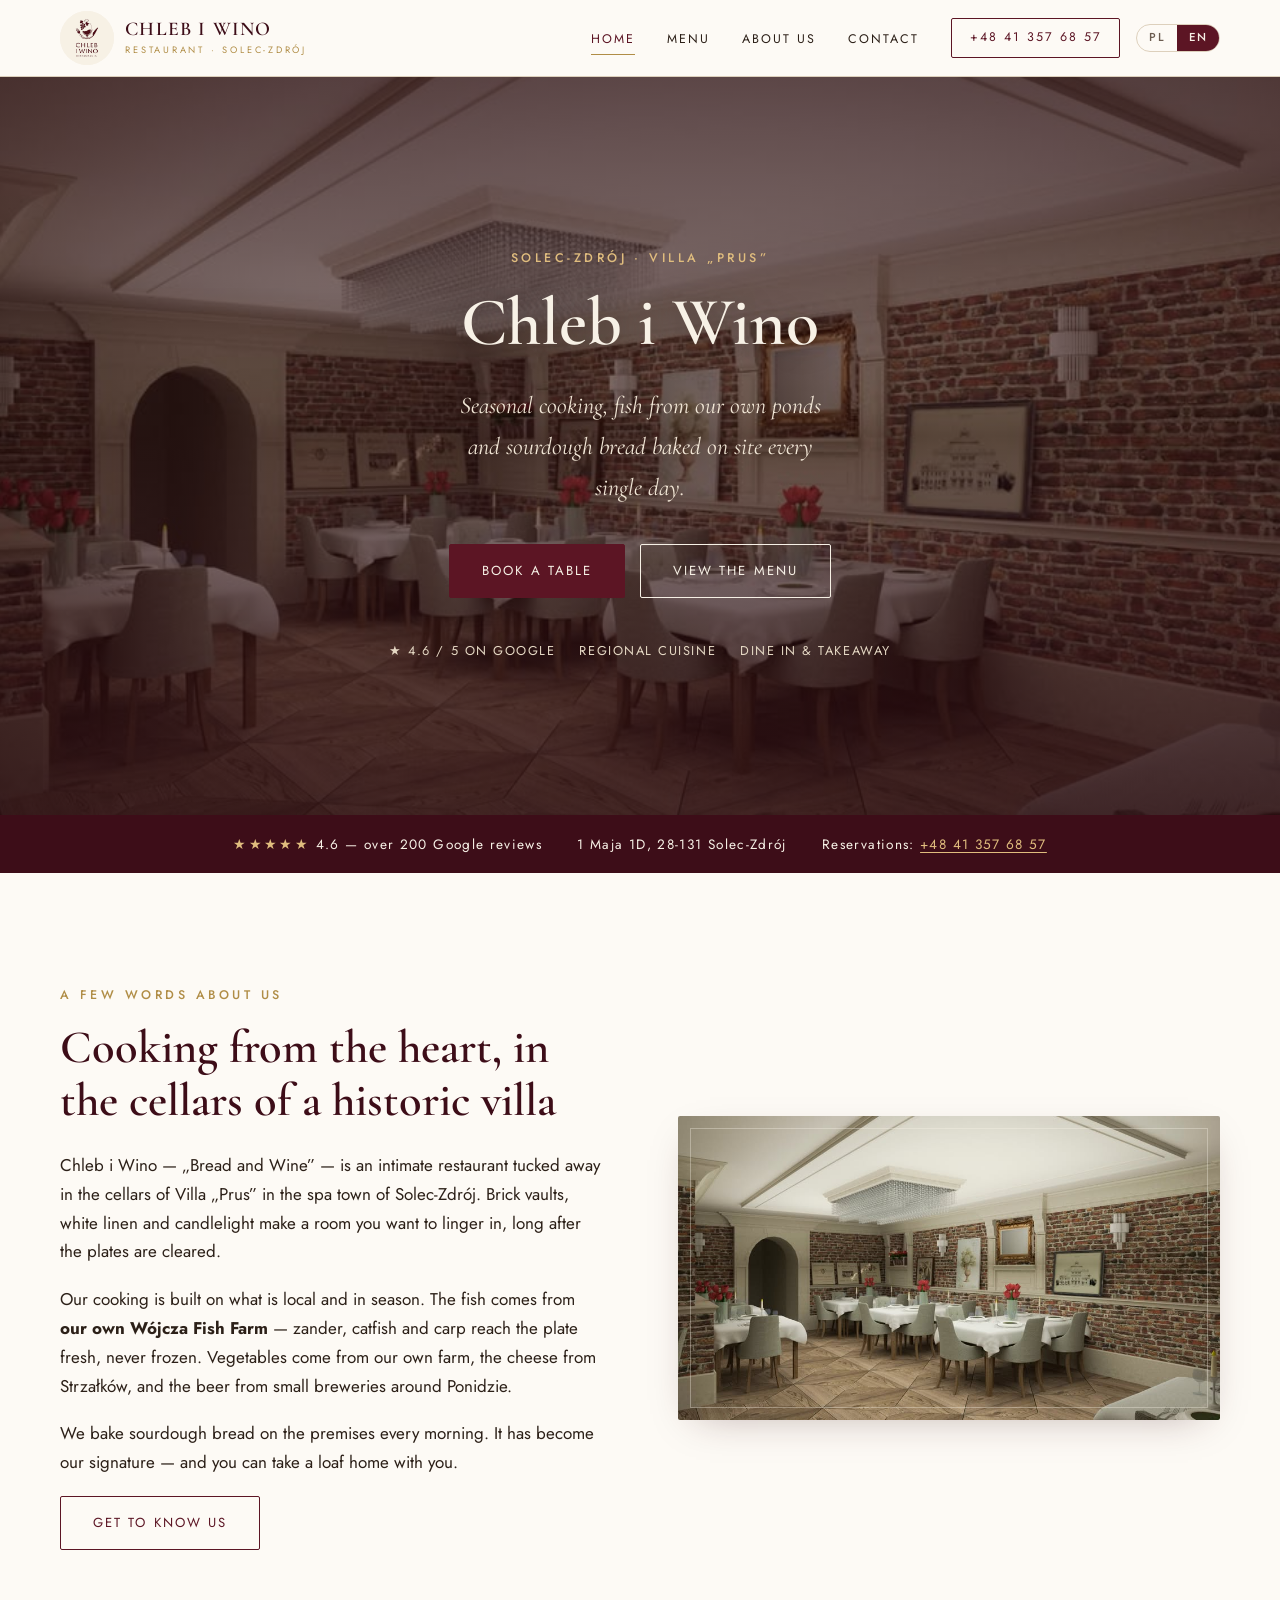
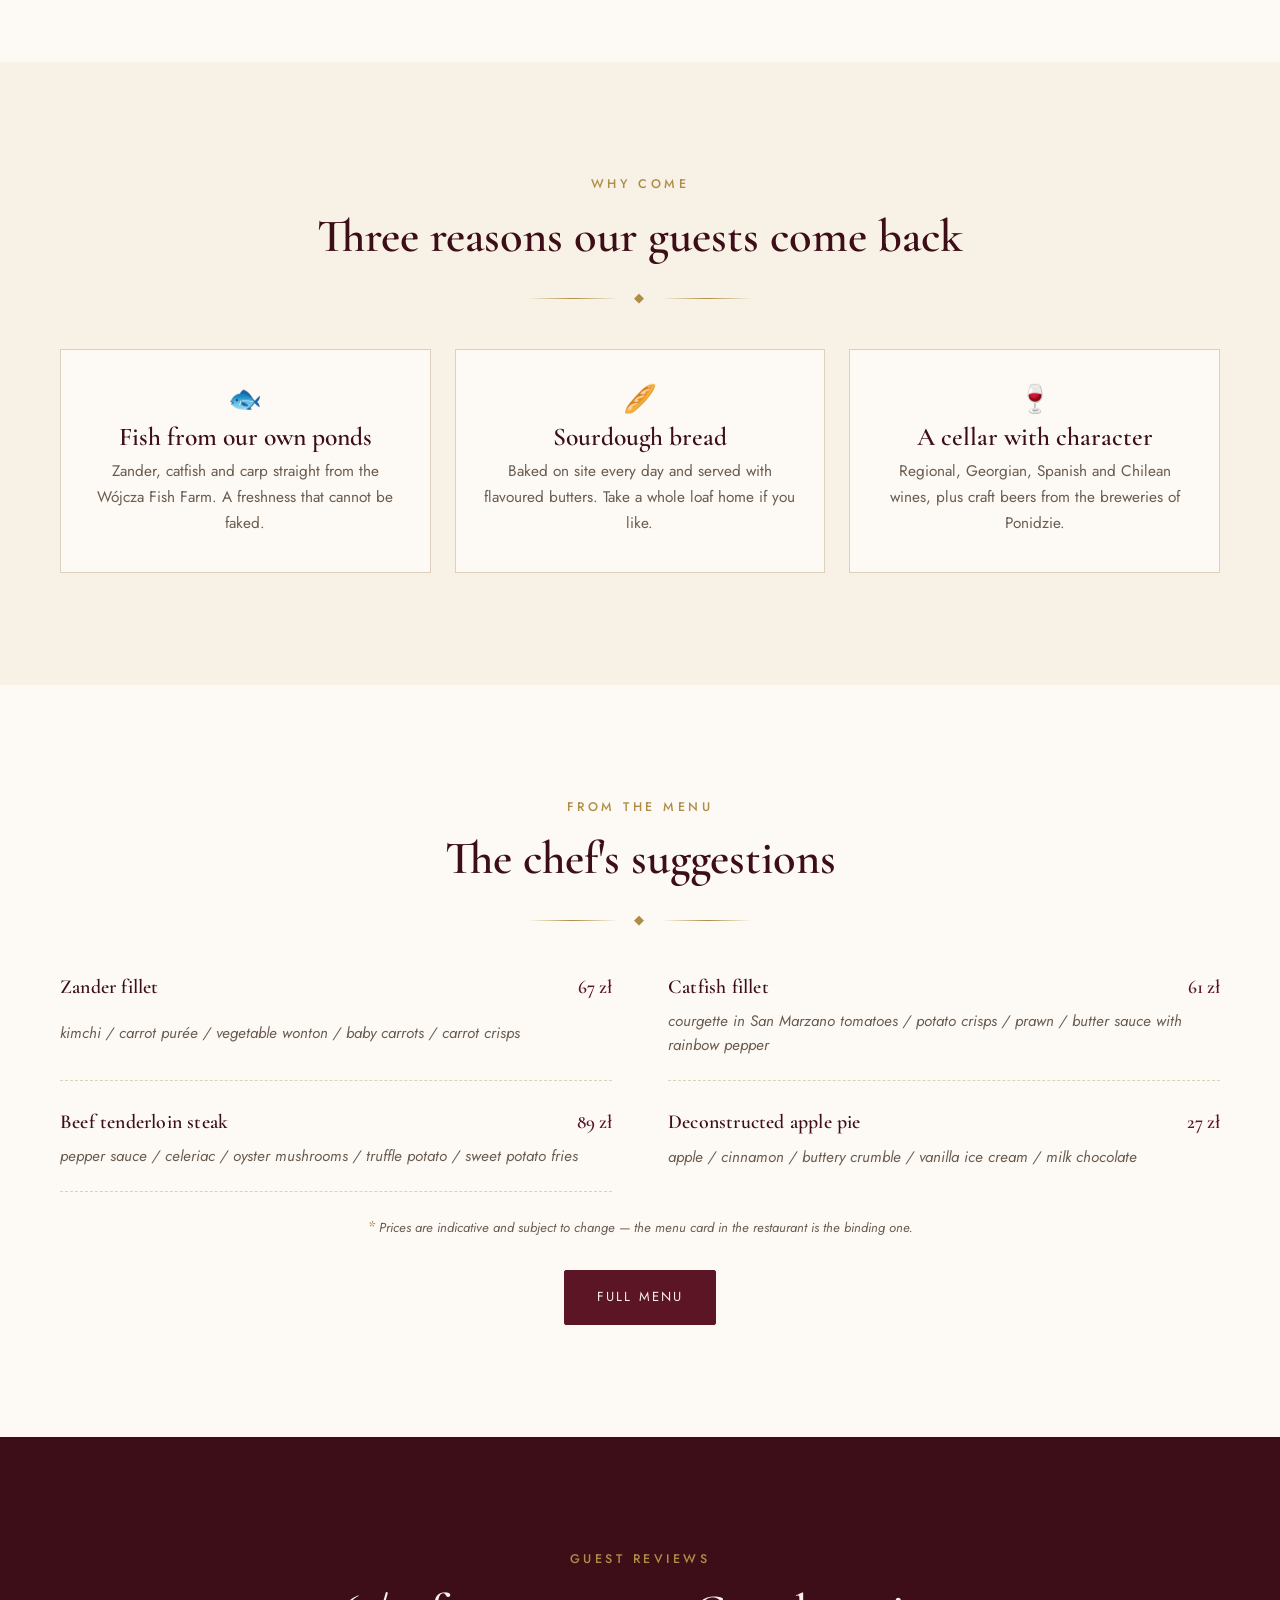
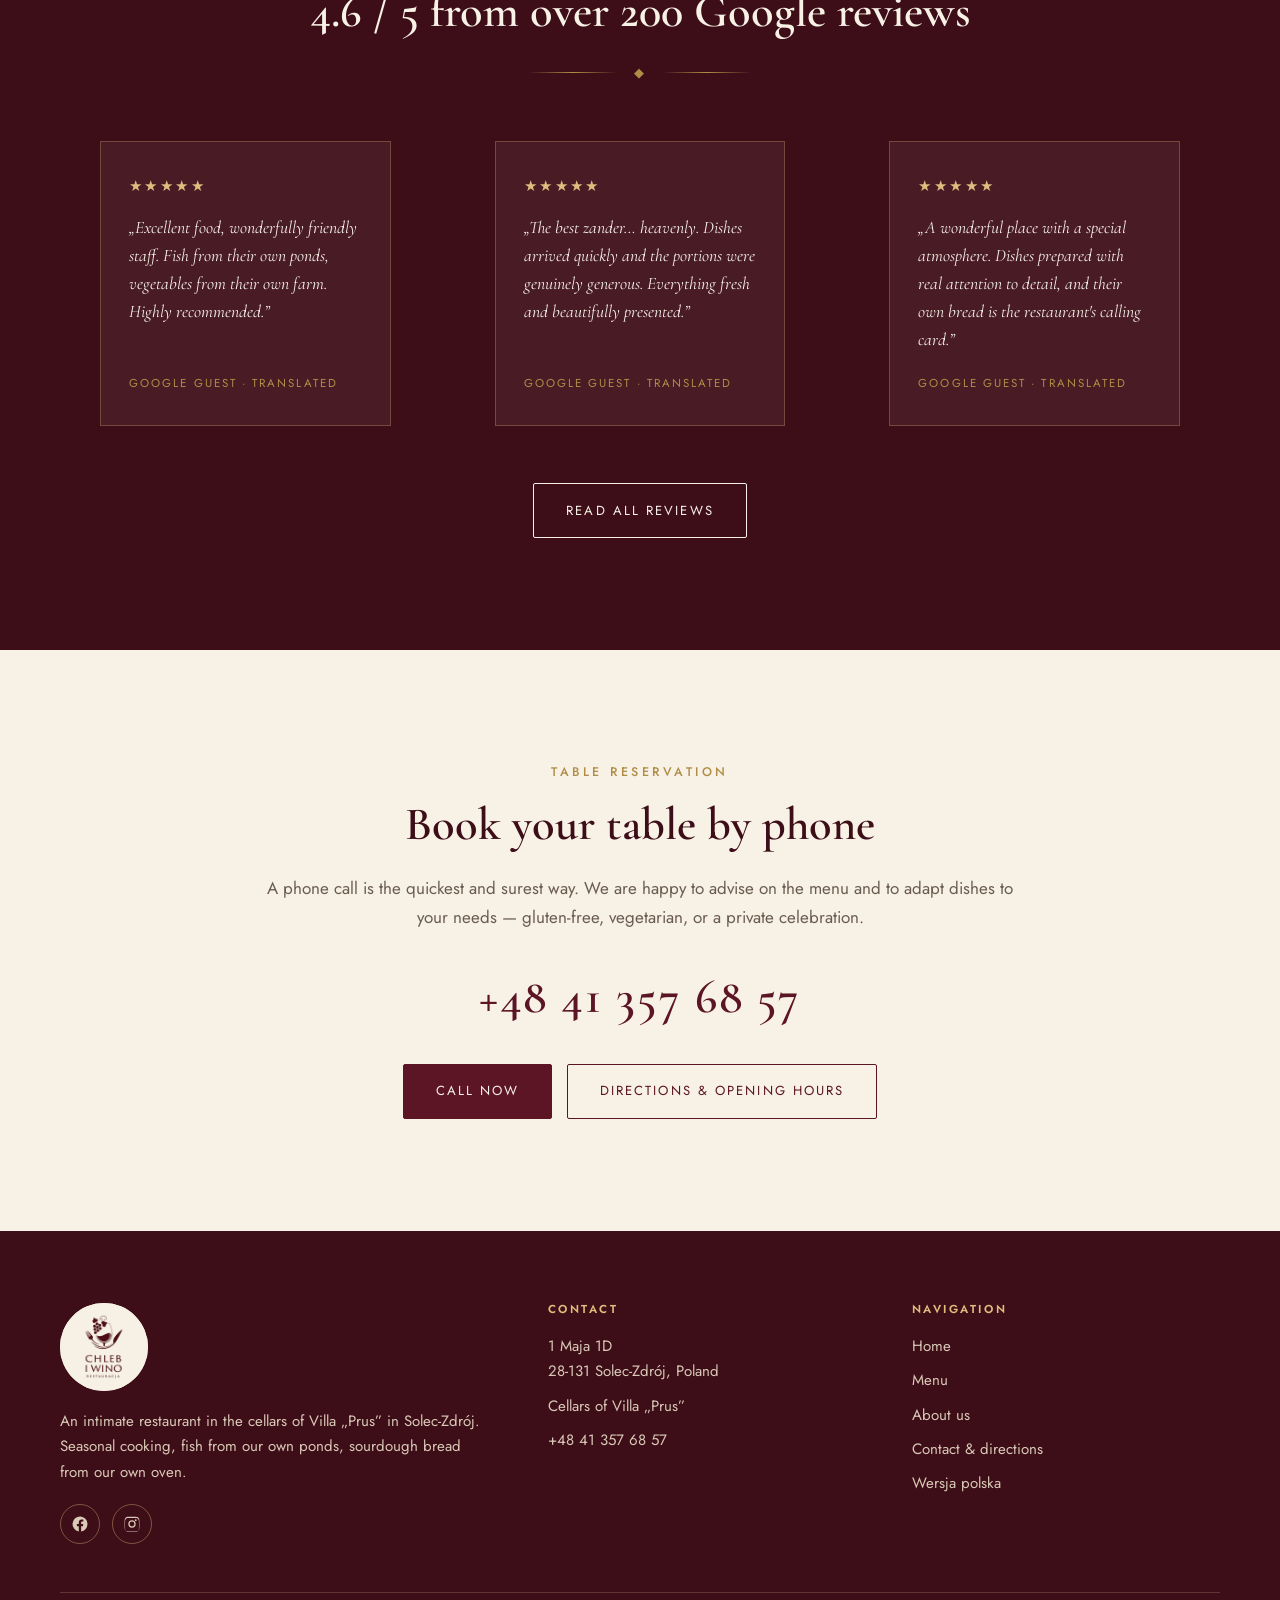
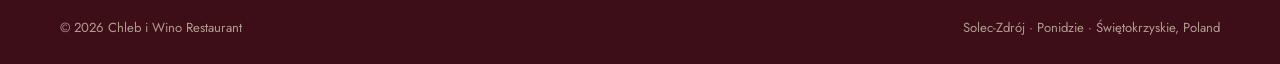
==== en/index.html @ 339c1a81 "Strona restauracji Chleb i Wino (Solec-Zdrój) Statyczna witryna w HTML, CSS i JS — bez frameworków i" ====
<!DOCTYPE html>
<html lang="en">
<head>
<meta charset="utf-8">
<meta name="viewport" content="width=device-width, initial-scale=1">
<script>document.documentElement.classList.add("js");</script>
<title>Chleb i Wino — Restaurant in Solec-Zdrój, Poland</title>
<meta name="description" content="Chleb i Wino restaurant in Solec-Zdrój. Seasonal cooking, fresh fish from our own Wójcza fish farm and sourdough bread baked on site every day. Reservations: +48 41 357 68 57.">
<link rel="canonical" href="https://chlebiwino-solec.pl/en/index.html">
<meta name="theme-color" content="#5c1524">

<link rel="alternate" hreflang="pl" href="https://chlebiwino-solec.pl/">
<link rel="alternate" hreflang="en" href="https://chlebiwino-solec.pl/en/index.html">
<link rel="alternate" hreflang="x-default" href="https://chlebiwino-solec.pl/">

<meta property="og:type" content="restaurant">
<meta property="og:locale" content="en_GB">
<meta property="og:locale:alternate" content="pl_PL">
<meta property="og:site_name" content="Chleb i Wino">
<meta property="og:title" content="Chleb i Wino — Restaurant in Solec-Zdrój">
<meta property="og:description" content="Seasonal cooking, fish from our own ponds and sourdough bread baked on site. Historic Villa „Prus”, Solec-Zdrój.">
<meta property="og:url" content="https://chlebiwino-solec.pl/en/index.html">
<meta property="og:image" content="https://chlebiwino-solec.pl/img/wnetrze.jpg">
<meta name="twitter:card" content="summary_large_image">

<link rel="icon" href="../img/logo.jpg">
<link rel="apple-touch-icon" href="../img/logo.jpg">

<link rel="preconnect" href="https://fonts.googleapis.com">
<link rel="preconnect" href="https://fonts.gstatic.com" crossorigin>
<link href="https://fonts.googleapis.com/css2?family=Cormorant+Garamond:ital,wght@0,400;0,500;0,600;1,400;1,500&family=Jost:wght@300;400;500&display=swap" rel="stylesheet">
<link rel="stylesheet" href="../css/style.css">

<script type="application/ld+json">
{
  "@context": "https://schema.org",
  "@type": "Restaurant",
  "name": "Chleb i Wino",
  "image": "https://chlebiwino-solec.pl/img/wnetrze.jpg",
  "url": "https://chlebiwino-solec.pl/en/index.html",
  "telephone": "+48413576857",
  "priceRange": "40–60 PLN",
  "servesCuisine": ["Polish", "Regional", "Fish"],
  "address": {
    "@type": "PostalAddress",
    "streetAddress": "1 Maja 1D",
    "addressLocality": "Solec-Zdrój",
    "postalCode": "28-131",
    "addressRegion": "Świętokrzyskie",
    "addressCountry": "PL"
  },
  "geo": { "@type": "GeoCoordinates", "latitude": 50.3466, "longitude": 20.9075 },
  "hasMenu": "https://chlebiwino-solec.pl/en/menu.html",
  "acceptsReservations": "True",
  "sameAs": [
    "https://www.facebook.com/RestauracjaChlebiWinoSolec/",
    "https://www.instagram.com/restauracja_chlebiwino/"
  ],
  "openingHoursSpecification": [
    {
      "@type": "OpeningHoursSpecification",
      "dayOfWeek": ["Monday","Tuesday","Wednesday","Thursday","Sunday"],
      "opens": "08:00",
      "closes": "20:00"
    },
    {
      "@type": "OpeningHoursSpecification",
      "dayOfWeek": ["Friday","Saturday"],
      "opens": "08:00",
      "closes": "21:00"
    }
  ]
}
</script>
</head>
<body>

<a class="pomin" href="#tresc">Skip to content</a>

<header class="header">
  <div class="wrap header__in">
    <a class="logo" href="index.html">
      <span class="znak"><img src="../img/logo.jpg" alt="" width="2048" height="2048"></span>
      <span class="logo__txt">
        <strong>Chleb i Wino</strong>
        <small>Restaurant · Solec-Zdrój</small>
      </span>
    </a>

    <button class="hamburger" aria-label="Navigation menu" aria-expanded="false" aria-controls="nawigacja">
      <span></span><span></span><span></span>
    </button>

    <nav class="nav" id="nawigacja" aria-label="Main navigation">
      <ul>
        <li><a href="index.html" aria-current="page">Home</a></li>
        <li><a href="menu.html">Menu</a></li>
        <li><a href="about.html">About us</a></li>
        <li><a href="contact.html">Contact</a></li>
        <li><a class="nav__tel" href="tel:+48413576857">+48 41 357 68 57</a></li>
      </ul>
    </nav>

    <div class="jezyk">
      <a href="../index.html" hreflang="pl" lang="pl">PL</a>
      <a href="index.html" hreflang="en" aria-current="true" lang="en">EN</a>
    </div>
  </div>
</header>

<main id="tresc">

<!-- ============ HERO ============ -->
<section class="hero">
  <div class="hero__bg" role="img" aria-label="Interior of Chleb i Wino restaurant — brick walls, white tablecloths, candles"></div>
  <div class="hero__in wrap">
    <p class="nadtytul">Solec-Zdrój · Villa „Prus”</p>
    <h1>Chleb i Wino</h1>
    <p class="hero__lead">Seasonal cooking, fish from our own ponds and sourdough bread baked on site every single day.</p>
    <div class="btn-grupa" style="justify-content:center">
      <a class="btn" href="tel:+48413576857">Book a table</a>
      <a class="btn btn--jasny" href="menu.html">View the menu</a>
    </div>
    <p class="hero__meta">
      <span>★ 4.6 / 5 on Google</span>
      <span>Regional cuisine</span>
      <span>Dine in &amp; takeaway</span>
    </p>
  </div>
</section>

<!-- ============ BAR ============ -->
<div class="pasek-ocena">
  <div class="wrap pasek-ocena__in">
    <span><span class="gwiazdki">★★★★★</span> 4.6 — over 200 Google reviews</span>
    <span>1 Maja 1D, 28-131 Solec-Zdrój</span>
    <span>Reservations: <a href="tel:+48413576857" style="color:#e0bd7e">+48 41 357 68 57</a></span>
  </div>
</div>

<!-- ============ ABOUT (short) ============ -->
<section class="sekcja">
  <div class="wrap duet wjazd">
    <div>
      <p class="nadtytul">A few words about us</p>
      <h2>Cooking from the heart, in the cellars of a historic villa</h2>
      <p>Chleb i Wino — „Bread and Wine” — is an intimate restaurant tucked away in the cellars of Villa „Prus” in the spa town of Solec-Zdrój. Brick vaults, white linen and candlelight make a room you want to linger in, long after the plates are cleared.</p>
      <p>Our cooking is built on what is local and in season. The fish comes from <strong>our own Wójcza Fish Farm</strong> — zander, catfish and carp reach the plate fresh, never frozen. Vegetables come from our own farm, the cheese from Strzałków, and the beer from small breweries around Ponidzie.</p>
      <p>We bake sourdough bread on the premises every morning. It has become our signature — and you can take a loaf home with you.</p>
      <div class="btn-grupa">
        <a class="btn btn--kontur" href="about.html">Get to know us</a>
      </div>
    </div>
    <div class="duet__foto">
      <img src="../img/wnetrze.jpg" alt="Dining room of Chleb i Wino — brick walls, laid tables, crystal chandelier" width="960" height="540" loading="lazy">
    </div>
  </div>
</section>

<!-- ============ HIGHLIGHTS ============ -->
<section class="sekcja sekcja--krem">
  <div class="wrap">
    <div class="srodek wjazd">
      <p class="nadtytul">Why come</p>
      <h2>Three reasons our guests come back</h2>
      <div class="ozdoba"><span>◆</span></div>
    </div>
    <div class="karty wjazd">
      <article class="karta">
        <div class="karta__ikona">🐟</div>
        <h3>Fish from our own ponds</h3>
        <p>Zander, catfish and carp straight from the Wójcza Fish Farm. A freshness that cannot be faked.</p>
      </article>
      <article class="karta">
        <div class="karta__ikona">🥖</div>
        <h3>Sourdough bread</h3>
        <p>Baked on site every day and served with flavoured butters. Take a whole loaf home if you like.</p>
      </article>
      <article class="karta">
        <div class="karta__ikona">🍷</div>
        <h3>A cellar with character</h3>
        <p>Regional, Georgian, Spanish and Chilean wines, plus craft beers from the breweries of Ponidzie.</p>
      </article>
    </div>
  </div>
</section>

<!-- ============ SIGNATURE DISHES ============ -->
<section class="sekcja">
  <div class="wrap">
    <div class="srodek wjazd">
      <p class="nadtytul">From the menu</p>
      <h2>The chef's suggestions</h2>
      <div class="ozdoba"><span>◆</span></div>
    </div>

    <div class="dania dania--dwie wjazd">
      <article class="danie">
        <h3 class="danie__nazwa">Zander fillet</h3>
        <span class="danie__cena">67 zł</span>
        <p class="danie__opis">kimchi / carrot purée / vegetable wonton / baby carrots / carrot crisps</p>
      </article>
      <article class="danie">
        <h3 class="danie__nazwa">Catfish fillet</h3>
        <span class="danie__cena">61 zł</span>
        <p class="danie__opis">courgette in San Marzano tomatoes / potato crisps / prawn / butter sauce with rainbow pepper</p>
      </article>
      <article class="danie">
        <h3 class="danie__nazwa">Beef tenderloin steak</h3>
        <span class="danie__cena">89 zł</span>
        <p class="danie__opis">pepper sauce / celeriac / oyster mushrooms / truffle potato / sweet potato fries</p>
      </article>
      <article class="danie">
        <h3 class="danie__nazwa">Deconstructed apple pie</h3>
        <span class="danie__cena">27 zł</span>
        <p class="danie__opis">apple / cinnamon / buttery crumble / vanilla ice cream / milk chocolate</p>
      </article>
    </div>

    <p class="zastrzezenie zastrzezenie--drobne">
      <span class="gwiazdka" aria-hidden="true">*</span>
      Prices are indicative and subject to change — the menu card in the restaurant is the binding one.
    </p>

    <div class="srodek" style="margin-top:2rem">
      <a class="btn" href="menu.html">Full menu</a>
    </div>
  </div>
</section>

<!-- ============ REVIEWS ============ -->
<section class="sekcja sekcja--bordo">
  <div class="wrap">
    <div class="srodek wjazd">
      <p class="nadtytul">Guest reviews</p>
      <h2>4.6 / 5 from over 200 Google reviews</h2>
      <div class="ozdoba"><span>◆</span></div>
    </div>

    <div class="opinie wjazd">
      <blockquote class="opinia">
        <div class="opinia__gwiazdki" aria-label="Rated 5 out of 5">★★★★★</div>
        <p class="opinia__tekst">„Excellent food, wonderfully friendly staff. Fish from their own ponds, vegetables from their own farm. Highly recommended.”</p>
        <p class="opinia__autor">Google guest · translated</p>
      </blockquote>
      <blockquote class="opinia">
        <div class="opinia__gwiazdki" aria-label="Rated 5 out of 5">★★★★★</div>
        <p class="opinia__tekst">„The best zander… heavenly. Dishes arrived quickly and the portions were genuinely generous. Everything fresh and beautifully presented.”</p>
        <p class="opinia__autor">Google guest · translated</p>
      </blockquote>
      <blockquote class="opinia">
        <div class="opinia__gwiazdki" aria-label="Rated 5 out of 5">★★★★★</div>
        <p class="opinia__tekst">„A wonderful place with a special atmosphere. Dishes prepared with real attention to detail, and their own bread is the restaurant's calling card.”</p>
        <p class="opinia__autor">Google guest · translated</p>
      </blockquote>
    </div>

    <div class="srodek" style="margin-top:2.5rem">
      <a class="btn btn--jasny" href="https://www.google.com/maps/search/?api=1&amp;query=Chleb+i+Wino+Solec-Zdr%C3%B3j" target="_blank" rel="noopener">Read all reviews</a>
    </div>
  </div>
</section>

<!-- ============ RESERVATION ============ -->
<section class="sekcja sekcja--krem">
  <div class="waski srodek cta-rezerwacja wjazd" style="color:var(--tekst)">
    <p class="nadtytul">Table reservation</p>
    <h2>Book your table by phone</h2>
    <p class="olowek">A phone call is the quickest and surest way. We are happy to advise on the menu and to adapt dishes to your needs — gluten-free, vegetarian, or a private celebration.</p>
    <a class="telefon" href="tel:+48413576857" style="color:var(--bordo)">+48 41 357 68 57</a>
    <div class="btn-grupa" style="justify-content:center">
      <a class="btn" href="tel:+48413576857">Call now</a>
      <a class="btn btn--kontur" href="contact.html">Directions &amp; opening hours</a>
    </div>
  </div>
</section>

</main>

<footer class="footer">
  <div class="wrap">
    <div class="footer__siatka">
      <div class="footer__logo">
        <span class="znak znak--duzy"><img src="../img/logo.jpg" alt="Chleb i Wino" width="2048" height="2048" loading="lazy"></span>
        <p>An intimate restaurant in the cellars of Villa „Prus” in Solec-Zdrój. Seasonal cooking, fish from our own ponds, sourdough bread from our own oven.</p>
        <div class="footer__spolecznosci">
          <a href="https://www.facebook.com/RestauracjaChlebiWinoSolec/" target="_blank" rel="noopener" aria-label="Facebook">
            <svg viewBox="0 0 24 24" aria-hidden="true"><path d="M22 12a10 10 0 1 0-11.6 9.9v-7H7.9V12h2.5V9.8c0-2.5 1.5-3.9 3.8-3.9 1.1 0 2.2.2 2.2.2v2.5h-1.3c-1.2 0-1.6.8-1.6 1.6V12h2.8l-.4 2.9h-2.4v7A10 10 0 0 0 22 12Z"/></svg>
          </a>
          <a href="https://www.instagram.com/restauracja_chlebiwino/" target="_blank" rel="noopener" aria-label="Instagram">
            <svg viewBox="0 0 24 24" aria-hidden="true"><path d="M12 2.2c3.2 0 3.6 0 4.9.1 1.2.1 1.8.3 2.2.4.6.2 1 .5 1.4.9.4.4.7.8.9 1.4.2.4.4 1 .4 2.2.1 1.3.1 1.7.1 4.9s0 3.6-.1 4.9c0 1.2-.2 1.8-.4 2.2-.2.6-.5 1-.9 1.4-.4.4-.8.7-1.4.9-.4.2-1 .4-2.2.4-1.3.1-1.7.1-4.9.1s-3.6 0-4.9-.1c-1.2 0-1.8-.2-2.2-.4-.6-.2-1-.5-1.4-.9-.4-.4-.7-.8-.9-1.4-.2-.4-.4-1-.4-2.2-.1-1.3-.1-1.7-.1-4.9s0-3.6.1-4.9c0-1.2.2-1.8.4-2.2.2-.6.5-1 .9-1.4.4-.4.8-.7 1.4-.9.4-.2 1-.4 2.2-.4 1.3-.1 1.7-.1 4.9-.1Zm0 1.8c-3.1 0-3.5 0-4.8.1-1.1 0-1.7.2-2.1.3-.5.2-.9.4-1.2.8-.4.3-.6.7-.8 1.2-.1.4-.3 1-.3 2.1-.1 1.3-.1 1.6-.1 4.8s0 3.5.1 4.8c0 1.1.2 1.7.3 2.1.2.5.4.9.8 1.2.3.4.7.6 1.2.8.4.1 1 .3 2.1.3 1.3.1 1.7.1 4.8.1s3.5 0 4.8-.1c1.1 0 1.7-.2 2.1-.3.5-.2.9-.4 1.2-.8.4-.3.6-.7.8-1.2.1-.4.3-1 .3-2.1.1-1.3.1-1.6.1-4.8s0-3.5-.1-4.8c0-1.1-.2-1.7-.3-2.1-.2-.5-.4-.9-.8-1.2-.3-.4-.7-.6-1.2-.8-.4-.1-1-.3-2.1-.3-1.3-.1-1.7-.1-4.8-.1Zm0 3.1a4.9 4.9 0 1 1 0 9.8 4.9 4.9 0 0 1 0-9.8Zm0 8.1a3.2 3.2 0 1 0 0-6.4 3.2 3.2 0 0 0 0 6.4Zm6.2-8.3a1.15 1.15 0 1 1-2.3 0 1.15 1.15 0 0 1 2.3 0Z"/></svg>
          </a>
        </div>
      </div>

      <div>
        <h4>Contact</h4>
        <ul>
          <li>1 Maja 1D<br>28-131 Solec-Zdrój, Poland</li>
          <li>Cellars of Villa „Prus”</li>
          <li><a href="tel:+48413576857">+48 41 357 68 57</a></li>
        </ul>
      </div>

      <div>
        <h4>Navigation</h4>
        <ul>
          <li><a href="index.html">Home</a></li>
          <li><a href="menu.html">Menu</a></li>
          <li><a href="about.html">About us</a></li>
          <li><a href="contact.html">Contact &amp; directions</a></li>
          <li><a href="../index.html" hreflang="pl" lang="pl">Wersja polska</a></li>
        </ul>
      </div>
    </div>

    <div class="footer__dol">
      <span>© <span data-rok>2026</span> Chleb i Wino Restaurant</span>
      <span>Solec-Zdrój · Ponidzie · Świętokrzyskie, Poland</span>
    </div>
  </div>
</footer>

<div class="pasek-mobilny">
  <a href="tel:+48413576857">Call</a>
  <a href="menu.html">Menu</a>
  <a href="https://www.google.com/maps/dir/?api=1&amp;destination=Chleb+i+Wino+Solec-Zdr%C3%B3j" target="_blank" rel="noopener">Directions</a>
</div>

<script src="../js/main.js" defer></script>
</body>
</html>
---- css/style.css ----
/* =========================================================
   Chleb i Wino — Restauracja, Solec-Zdrój
   Arkusz stylów. Jeden plik dla całej witryny.
   ========================================================= */

/* ---------- 1. Zmienne / paleta ---------- */
:root {
  --bordo:        #5c1524;
  --bordo-ciemny: #3d0d18;
  --bordo-jasny:  #7d2334;
  --zloto:        #b08d46;
  --krem:         #f7f1e6;
  --krem-ciemny:  #efe5d4;
  --papier:       #fdfaf5;
  --tekst:        #2c2018;
  --tekst-mnie:   #6b5c50;
  --linia:        #ddd0bc;

  --serif: "Cormorant Garamond", "EB Garamond", Georgia, "Times New Roman", serif;
  --sans:  "Jost", "Inter", -apple-system, BlinkMacSystemFont, "Segoe UI", Roboto, Arial, sans-serif;

  --max: 1160px;
  --gap: clamp(1.25rem, 4vw, 2.5rem);
  --cien: 0 12px 40px -18px rgba(60, 20, 25, .35);
}

/* ---------- 2. Reset ---------- */
*, *::before, *::after { box-sizing: border-box; }

html {
  scroll-behavior: smooth;
  /* miejsce na sticky header przy skokach do kotwic */
  scroll-padding-top: 96px;
  -webkit-text-size-adjust: 100%;
}

body {
  margin: 0;
  background: var(--papier);
  color: var(--tekst);
  font-family: var(--sans);
  font-size: 1.0625rem;
  line-height: 1.7;
}

img { max-width: 100%; display: block; height: auto; }
a   { color: var(--bordo); text-decoration-thickness: 1px; text-underline-offset: 3px; }

h1, h2, h3, h4 {
  font-family: var(--serif);
  font-weight: 600;
  line-height: 1.15;
  margin: 0 0 .5em;
  color: var(--bordo-ciemny);
}

h1 { font-size: clamp(2.5rem, 6vw, 4.25rem); }
h2 { font-size: clamp(1.9rem, 4vw, 2.9rem); }
h3 { font-size: clamp(1.25rem, 2.4vw, 1.6rem); }

p { margin: 0 0 1.1em; }

/* ---------- 3. Elementy pomocnicze ---------- */
.wrap {
  width: min(100% - 2.5rem, var(--max));
  margin-inline: auto;
}

.waski { width: min(100% - 2.5rem, 760px); margin-inline: auto; }

.sekcja { padding: clamp(3.5rem, 9vw, 7rem) 0; }
.sekcja--krem { background: var(--krem); }
.sekcja--bordo { background: var(--bordo-ciemny); color: var(--krem); }
.sekcja--bordo h2, .sekcja--bordo h3 { color: var(--krem); }

.nadtytul {
  font-family: var(--sans);
  font-size: .78rem;
  letter-spacing: .28em;
  text-transform: uppercase;
  color: var(--zloto);
  margin: 0 0 .9rem;
  font-weight: 500;
}

.srodek { text-align: center; }
.olowek { color: var(--tekst-mnie); }

/* ozdobny separator z winogronem/kropką */
.ozdoba {
  display: flex;
  align-items: center;
  justify-content: center;
  gap: 1rem;
  margin: 1.5rem 0 2.5rem;
}
.ozdoba::before, .ozdoba::after {
  content: "";
  height: 1px;
  width: min(90px, 18vw);
  background: linear-gradient(to right, transparent, var(--zloto), transparent);
}
.ozdoba span { color: var(--zloto); font-size: .8rem; letter-spacing: .2em; }

/* przyciski */
.btn {
  display: inline-flex;
  align-items: center;
  justify-content: center;
  gap: .55rem;
  padding: .95rem 2rem;
  border: 1px solid var(--bordo);
  border-radius: 2px;
  background: var(--bordo);
  color: var(--krem);
  font-family: var(--sans);
  font-size: .82rem;
  letter-spacing: .16em;
  text-transform: uppercase;
  text-decoration: none;
  cursor: pointer;
  transition: background .25s ease, color .25s ease, transform .25s ease;
}
.btn:hover { background: var(--bordo-ciemny); border-color: var(--bordo-ciemny); transform: translateY(-2px); }

.btn--kontur { background: transparent; color: var(--bordo); }
.btn--kontur:hover { background: var(--bordo); color: var(--krem); }

.btn--jasny { background: transparent; border-color: var(--krem); color: var(--krem); }
.btn--jasny:hover { background: var(--krem); color: var(--bordo-ciemny); }

.btn-grupa { display: flex; flex-wrap: wrap; gap: .9rem; }
.srodek .btn-grupa { justify-content: center; }

/* ---------- 4. Nagłówek / nawigacja ---------- */
.header {
  position: sticky;
  top: 0;
  z-index: 100;
  background: rgba(253, 250, 245, .93);
  backdrop-filter: blur(10px);
  border-bottom: 1px solid var(--linia);
  transition: box-shadow .3s ease;
}
.header.przewiniety { box-shadow: 0 6px 24px -18px rgba(60,20,25,.6); }

.header__in {
  display: flex;
  align-items: center;
  gap: 1rem;
  min-height: 76px;
  padding: .5rem 0;
}
/* Kolejność: logo | nawigacja | język | hamburger.
   Na telefonie nawigacja jest pozycjonowana na stałe (wypada z układu),
   więc zostaje: logo | język | hamburger. */
.header__in > .logo { margin-right: auto; order: 1; }
.header__in > .nav { order: 2; }
.header__in > .jezyk { order: 3; }
.header__in > .hamburger { order: 4; }

/* przełącznik języka */
.jezyk {
  display: flex;
  flex: none;
  border: 1px solid var(--linia);
  border-radius: 999px;
  overflow: hidden;
  background: var(--papier);
}
.jezyk a {
  padding: .4rem .75rem;
  font-size: .72rem;
  font-weight: 500;
  letter-spacing: .1em;
  text-decoration: none;
  color: var(--tekst-mnie);
  line-height: 1.2;
  transition: background .2s ease, color .2s ease;
}
.jezyk a:hover { color: var(--bordo); background: var(--krem); }
.jezyk a[aria-current="true"] { background: var(--bordo); color: var(--krem); }
.jezyk a[aria-current="true"]:hover { background: var(--bordo-ciemny); color: var(--krem); }

.logo { display: flex; align-items: center; gap: .7rem; text-decoration: none; }

/* Logo w okrągłej pieczęci — tak jak na wizytówce Google i Facebooku.
   Plik źródłowy ma szeroki pusty margines, więc powiększamy go o 34%,
   żeby znak z napisem ładnie wypełnił koło. */
.znak {
  flex: none;
  display: block;
  width: 54px;
  height: 54px;
  border-radius: 50%;
  overflow: hidden;
  position: relative;
  background: var(--krem);
}
.znak img {
  position: absolute;
  width: 134%;
  height: 134%;
  max-width: none;
  left: -17%;
  top: -17%;
}
.znak--duzy { width: 88px; height: 88px; }
.logo__txt { font-family: var(--serif); line-height: 1.05; }
.logo__txt strong {
  display: block;
  font-size: 1.22rem;
  font-weight: 600;
  letter-spacing: .06em;
  color: var(--bordo-ciemny);
  text-transform: uppercase;
}
.logo__txt small {
  font-family: var(--sans);
  font-size: .58rem;
  letter-spacing: .3em;
  text-transform: uppercase;
  color: var(--zloto);
}

.nav ul {
  display: flex;
  align-items: center;
  gap: clamp(1rem, 2.5vw, 2rem);
  list-style: none;
  margin: 0;
  padding: 0;
}
.nav a {
  font-size: .78rem;
  letter-spacing: .16em;
  text-transform: uppercase;
  text-decoration: none;
  color: var(--tekst);
  padding: .4rem 0;
  position: relative;
}
.nav a::after {
  content: "";
  position: absolute;
  left: 0; bottom: 0;
  width: 0; height: 1px;
  background: var(--zloto);
  transition: width .28s ease;
}
.nav a:hover::after, .nav a[aria-current="page"]::after { width: 100%; }
.nav a[aria-current="page"] { color: var(--bordo); }

.nav__tel {
  display: inline-flex;
  align-items: center;
  gap: .45rem;
  border: 1px solid var(--bordo);
  border-radius: 2px;
  padding: .55rem 1.1rem !important;
  color: var(--bordo) !important;
}
.nav__tel::after { display: none; }
.nav__tel:hover { background: var(--bordo); color: var(--krem) !important; }

/* hamburger */
.hamburger {
  display: none;
  width: 44px; height: 44px;
  border: 0;
  background: transparent;
  cursor: pointer;
  padding: 10px;
}
.hamburger span {
  display: block;
  height: 1.5px;
  background: var(--bordo-ciemny);
  margin: 5px 0;
  transition: transform .3s ease, opacity .25s ease;
}
.hamburger[aria-expanded="true"] span:nth-child(1) { transform: translateY(6.5px) rotate(45deg); }
.hamburger[aria-expanded="true"] span:nth-child(2) { opacity: 0; }
.hamburger[aria-expanded="true"] span:nth-child(3) { transform: translateY(-6.5px) rotate(-45deg); }

/* Na wąskich ekranach logo musi zmieścić się obok przełącznika języka,
   inaczej napis się łamie i nagłówek rośnie. */
@media (max-width: 560px) {
  .znak { width: 44px; height: 44px; }
  .logo { gap: .55rem; }
  .logo__txt strong { font-size: 1.05rem; }
  .logo__txt small { display: none; }
}

@media (max-width: 900px) {
  .hamburger { display: block; }
  .nav {
    position: fixed;
    inset: var(--h-naglowek, 76px) 0 auto 0;
    background: var(--papier);
    border-bottom: 1px solid var(--linia);
    max-height: 0;
    overflow: hidden;
    transition: max-height .35s ease;
  }
  .nav.otwarte { max-height: 70vh; overflow-y: auto; }
  .nav ul { flex-direction: column; align-items: stretch; gap: 0; padding: .5rem 1.25rem 1.5rem; }
  .nav li { border-bottom: 1px solid var(--linia); }
  .nav li:last-child { border: 0; padding-top: 1rem; }
  .nav a { display: block; padding: 1rem .25rem; font-size: .9rem; }
  .nav__tel { justify-content: center; }
}

/* ---------- 5. Hero ---------- */
.hero {
  position: relative;
  min-height: clamp(520px, 82vh, 780px);
  display: grid;
  place-items: center;
  text-align: center;
  color: var(--krem);
  overflow: hidden;
}
.hero__bg {
  position: absolute;
  inset: 0;
  background: url("../img/wnetrze.jpg") center 55% / cover no-repeat;
  transform: scale(1.05);
}
.hero__bg::after {
  content: "";
  position: absolute;
  inset: 0;
  background: linear-gradient(180deg, rgba(40,10,16,.72) 0%, rgba(40,10,16,.5) 45%, rgba(40,10,16,.82) 100%);
}
.hero__in { position: relative; padding: 7rem 1.25rem 5rem; }
.hero h1 { color: var(--krem); margin-bottom: .35em; text-shadow: 0 2px 30px rgba(0,0,0,.35); }
.hero__lead {
  font-family: var(--serif);
  font-size: clamp(1.15rem, 2.4vw, 1.5rem);
  font-style: italic;
  max-width: 34ch;
  margin: 0 auto 2.2rem;
  color: #f1e6d6;
}
.hero .nadtytul { color: #e0bd7e; }

.hero__meta {
  display: flex;
  flex-wrap: wrap;
  justify-content: center;
  gap: .6rem 1.5rem;
  margin-top: 2.6rem;
  font-size: .8rem;
  letter-spacing: .12em;
  text-transform: uppercase;
  color: #e5d8c4;
}
.hero__meta span { display: inline-flex; align-items: center; gap: .45rem; }

/* pasek z oceną pod hero */
.pasek-ocena {
  background: var(--bordo-ciemny);
  color: var(--krem);
  padding: 1.1rem 0;
  font-size: .85rem;
  letter-spacing: .1em;
}
.pasek-ocena__in {
  display: flex;
  flex-wrap: wrap;
  align-items: center;
  justify-content: center;
  gap: .5rem 2.2rem;
  text-align: center;
}
.gwiazdki { color: #e0bd7e; letter-spacing: .18em; }

/* ---------- 6. Siatki treści ---------- */
.duet {
  display: grid;
  grid-template-columns: 1fr 1fr;
  gap: clamp(2rem, 6vw, 5rem);
  align-items: center;
}
@media (max-width: 860px) { .duet { grid-template-columns: 1fr; } }

.duet__foto {
  position: relative;
  border-radius: 2px;
  overflow: hidden;
  box-shadow: var(--cien);
}
.duet__foto img { width: 100%; }
.duet__foto::after {
  content: "";
  position: absolute;
  inset: 12px;
  border: 1px solid rgba(247,241,230,.35);
  pointer-events: none;
}

.karty {
  display: grid;
  grid-template-columns: repeat(auto-fit, minmax(260px, 1fr));
  gap: 1.5rem;
}
.karta {
  background: var(--papier);
  border: 1px solid var(--linia);
  padding: 2.2rem 1.75rem;
  text-align: center;
  transition: transform .3s ease, box-shadow .3s ease;
}
.karta:hover { transform: translateY(-4px); box-shadow: var(--cien); }
.karta__ikona {
  font-size: 1.7rem;
  color: var(--zloto);
  margin-bottom: .6rem;
  line-height: 1;
}
.karta h3 { margin-bottom: .4rem; }
.karta p { margin: 0; font-size: .96rem; color: var(--tekst-mnie); }

/* ---------- 7. Menu ---------- */
/* na stronie menu kotwice muszą minąć dwa przyklejone paski */
html:has(.menu-nawigacja) {
  scroll-padding-top: calc(var(--h-naglowek, 76px) + 74px);
}

.menu-nawigacja {
  position: sticky;
  top: var(--h-naglowek, 76px);
  z-index: 50;
  background: rgba(247, 241, 230, .96);
  backdrop-filter: blur(8px);
  border-bottom: 1px solid var(--linia);
  padding: .75rem 0;
}
.menu-nawigacja__in {
  display: flex;
  gap: .5rem;
  overflow-x: auto;
  scrollbar-width: none;
  padding-bottom: 2px;
}
.menu-nawigacja__in::-webkit-scrollbar { display: none; }
.menu-nawigacja a {
  flex: 0 0 auto;
  padding: .5rem 1.05rem;
  border: 1px solid transparent;
  border-radius: 999px;
  font-size: .75rem;
  letter-spacing: .13em;
  text-transform: uppercase;
  text-decoration: none;
  color: var(--tekst-mnie);
  white-space: nowrap;
  transition: all .22s ease;
}
.menu-nawigacja a:hover { color: var(--bordo); border-color: var(--linia); }
.menu-nawigacja a.aktywny { background: var(--bordo); border-color: var(--bordo); color: var(--krem); }

.menu-blok { padding: clamp(2.5rem, 6vw, 4rem) 0 0; }
.menu-blok__naglowek { text-align: center; margin-bottom: 2.5rem; }
.menu-blok__naglowek p { color: var(--tekst-mnie); font-style: italic; font-family: var(--serif); font-size: 1.1rem; }

.dania { display: grid; gap: 1.6rem; }
@media (min-width: 900px) { .dania--dwie { grid-template-columns: 1fr 1fr; column-gap: 3.5rem; } }

.danie {
  display: grid;
  grid-template-columns: 1fr auto;
  gap: .25rem .9rem;
  align-items: baseline;
  padding-bottom: 1.4rem;
  border-bottom: 1px dashed var(--linia);
}
.danie:last-child { border-bottom: 0; }
.danie__nazwa {
  font-family: var(--serif);
  font-size: 1.24rem;
  font-weight: 600;
  color: var(--bordo-ciemny);
  margin: 0;
  letter-spacing: .01em;
}
.danie__cena {
  font-family: var(--serif);
  font-size: 1.2rem;
  font-weight: 600;
  color: var(--bordo);
  white-space: nowrap;
}
.danie__opis {
  grid-column: 1 / -1;
  margin: .15rem 0 0;
  font-size: .95rem;
  color: var(--tekst-mnie);
  font-style: italic;
  line-height: 1.55;
}
.danie__tag {
  display: inline-block;
  margin-left: .5rem;
  padding: .1rem .5rem;
  border: 1px solid var(--zloto);
  border-radius: 999px;
  font-family: var(--sans);
  font-style: normal;
  font-size: .62rem;
  letter-spacing: .12em;
  text-transform: uppercase;
  color: var(--zloto);
  vertical-align: middle;
}

/* wyróżniony blok — chleb */
.wyroznik {
  background: var(--krem);
  border: 1px solid var(--linia);
  border-left: 3px solid var(--bordo);
  padding: 2rem 1.9rem;
  margin-bottom: 2.5rem;
}
.wyroznik h3 { margin-bottom: .3rem; }
.wyroznik p { margin-bottom: .8rem; color: var(--tekst-mnie); }
.wyroznik ul { margin: 0; padding-left: 1.1rem; }
.wyroznik li { margin-bottom: .25rem; }

/* lista napojów — prostsza forma */
.napoje { display: grid; gap: .85rem; }
@media (min-width: 800px) { .napoje--dwie { grid-template-columns: 1fr 1fr; column-gap: 3.5rem; } }
.napoj {
  display: flex;
  align-items: baseline;
  gap: .75rem;
  padding-bottom: .6rem;
  border-bottom: 1px dashed var(--linia);
}
.napoj__nazwa { font-family: var(--serif); font-size: 1.08rem; color: var(--bordo-ciemny); }
.napoj__nazwa em { font-family: var(--sans); font-size: .78rem; font-style: normal; color: var(--tekst-mnie); letter-spacing: .04em; }
.napoj__kropki { flex: 1; border-bottom: 1px dotted var(--linia); transform: translateY(-4px); }
.napoj__cena { font-family: var(--serif); font-weight: 600; color: var(--bordo); white-space: nowrap; }

.podgrupa {
  font-family: var(--sans);
  font-size: .72rem;
  letter-spacing: .24em;
  text-transform: uppercase;
  color: var(--zloto);
  margin: 2.2rem 0 1.1rem;
  padding-bottom: .4rem;
  border-bottom: 1px solid var(--linia);
}
.podgrupa:first-child { margin-top: 0; }

.uwaga {
  font-size: .85rem;
  color: var(--tekst-mnie);
  font-style: italic;
  text-align: center;
  margin-top: 3rem;
}

/* Zastrzeżenie o cenach — widoczne, ale nienachalne. */
.zastrzezenie {
  display: flex;
  align-items: flex-start;
  gap: .7rem;
  max-width: 640px;
  margin: 2rem auto 0;
  padding: .9rem 1.2rem;
  border: 1px solid var(--linia);
  border-left: 3px solid var(--zloto);
  background: var(--papier);
  text-align: left;
  font-size: .88rem;
  line-height: 1.55;
  color: var(--tekst-mnie);
}
.zastrzezenie .gwiazdka {
  flex: none;
  font-family: var(--serif);
  font-size: 1.5rem;
  font-weight: 600;
  line-height: 1;
  color: var(--zloto);
  transform: translateY(2px);
}
.zastrzezenie p { margin: 0; }

/* wersja skrócona, jednoliniowa — pod cenami na stronie głównej */
.zastrzezenie--drobne {
  display: block;
  border: 0;
  background: transparent;
  padding: 0;
  margin-top: 1.6rem;
  text-align: center;
  font-size: .82rem;
  font-style: italic;
}
.zastrzezenie--drobne .gwiazdka { display: inline; font-size: 1rem; transform: none; }
/* na ciemnym tle trzeba rozjaśnić, inaczej napis znika */
.sekcja--bordo .zastrzezenie--drobne { color: #c2b0a0; }

/* ---------- 8. Opinie ---------- */
.opinie {
  display: grid;
  grid-template-columns: repeat(auto-fit, minmax(280px, 1fr));
  gap: 1.5rem;
}
.opinia {
  background: rgba(247,241,230,.06);
  border: 1px solid rgba(224,189,126,.28);
  padding: 2rem 1.75rem;
  display: flex;
  flex-direction: column;
}
.sekcja--krem .opinia { background: var(--papier); border-color: var(--linia); }
.opinia__gwiazdki { color: #e0bd7e; letter-spacing: .16em; margin-bottom: .9rem; font-size: .95rem; }
.opinia__tekst {
  font-family: var(--serif);
  font-size: 1.1rem;
  font-style: italic;
  line-height: 1.6;
  margin-bottom: 1.2rem;
  flex: 1;
}
.opinia__autor {
  font-size: .72rem;
  letter-spacing: .18em;
  text-transform: uppercase;
  color: var(--zloto);
  margin: 0;
}

/* ---------- 9. Galeria ---------- */
.galeria {
  display: grid;
  grid-template-columns: repeat(auto-fit, minmax(240px, 1fr));
  gap: 1rem;
}
.galeria figure { margin: 0; overflow: hidden; border: 1px solid var(--linia); background: var(--krem); }
.galeria img { width: 100%; transition: transform .5s ease; }
.galeria figure:hover img { transform: scale(1.04); }

/* karta menu jako obrazki (skan) */
.skany { display: grid; grid-template-columns: repeat(auto-fit, minmax(260px, 1fr)); gap: 1.25rem; }
.skany a { border: 1px solid var(--linia); background: #fff; display: block; overflow: hidden; }
.skany img { transition: transform .4s ease; }
.skany a:hover img { transform: scale(1.03); }

/* ---------- 10. Kontakt ---------- */
.kontakt-siatka {
  display: grid;
  grid-template-columns: 1fr 1fr;
  gap: clamp(2rem, 5vw, 4rem);
}
@media (max-width: 860px) { .kontakt-siatka { grid-template-columns: 1fr; } }

.dane { list-style: none; margin: 0; padding: 0; }
.dane li {
  display: grid;
  grid-template-columns: 34px 1fr;
  gap: .9rem;
  padding: 1.1rem 0;
  border-bottom: 1px solid var(--linia);
}
.dane li:last-child { border-bottom: 0; }
.dane .ikona { color: var(--zloto); font-size: 1.15rem; line-height: 1.5; }
.dane strong {
  display: block;
  font-family: var(--sans);
  font-size: .7rem;
  letter-spacing: .2em;
  text-transform: uppercase;
  color: var(--tekst-mnie);
  font-weight: 500;
  margin-bottom: .15rem;
}
.dane a { text-decoration: none; }
.dane a:hover { text-decoration: underline; }

.godziny { width: 100%; border-collapse: collapse; font-size: .98rem; }
.godziny td { padding: .6rem 0; border-bottom: 1px solid var(--linia); }
.godziny td:last-child { text-align: right; font-variant-numeric: tabular-nums; }
.godziny tr:last-child td { border-bottom: 0; }
.godziny tr.dzis td { color: var(--bordo); font-weight: 600; }

.mapa {
  border: 1px solid var(--linia);
  overflow: hidden;
  min-height: 340px;
  background: var(--krem);
}
.mapa iframe { width: 100%; height: 100%; min-height: 340px; border: 0; display: block; }

/* CTA rezerwacja */
.cta-rezerwacja { text-align: center; }
.cta-rezerwacja .telefon {
  display: inline-block;
  font-family: var(--serif);
  font-size: clamp(2rem, 5vw, 3rem);
  font-weight: 600;
  letter-spacing: .04em;
  color: var(--krem);
  text-decoration: none;
  margin: .4rem 0 1.6rem;
}
.cta-rezerwacja .telefon:hover { color: #e0bd7e; }

/* ---------- 11. Stopka ---------- */
.footer {
  background: var(--bordo-ciemny);
  color: #d9c9b6;
  padding: clamp(3rem, 7vw, 4.5rem) 0 0;
  font-size: .94rem;
}
.footer h4 {
  font-family: var(--sans);
  font-size: .72rem;
  letter-spacing: .22em;
  text-transform: uppercase;
  color: #e0bd7e;
  margin: 0 0 1.1rem;
}
.footer a { color: #d9c9b6; text-decoration: none; }
.footer a:hover { color: #fff; text-decoration: underline; }
.footer__siatka {
  display: grid;
  grid-template-columns: 1.4fr 1fr 1fr;
  gap: clamp(2rem, 5vw, 3.5rem);
  padding-bottom: 3rem;
}
@media (max-width: 780px) { .footer__siatka { grid-template-columns: 1fr; gap: 2.5rem; } }
.footer ul { list-style: none; margin: 0; padding: 0; }
.footer li { margin-bottom: .55rem; }
.footer__logo .znak { margin-bottom: 1.1rem; }
.footer__spolecznosci { display: flex; gap: .75rem; margin-top: 1.2rem; }
.footer__spolecznosci a {
  width: 40px; height: 40px;
  display: grid; place-items: center;
  border: 1px solid rgba(224,189,126,.4);
  border-radius: 50%;
  transition: background .25s ease, color .25s ease;
}
.footer__spolecznosci a:hover { background: #e0bd7e; color: var(--bordo-ciemny); }
.footer__spolecznosci svg { width: 18px; height: 18px; fill: currentColor; }

.footer__dol {
  border-top: 1px solid rgba(224,189,126,.22);
  padding: 1.5rem 0;
  display: flex;
  flex-wrap: wrap;
  justify-content: space-between;
  gap: .75rem;
  font-size: .82rem;
  color: #b09e8c;
}

/* ---------- 12. Pasek mobilny (telefon zawsze pod ręką) ---------- */
.pasek-mobilny {
  position: fixed;
  left: 0; right: 0; bottom: 0;
  z-index: 90;
  display: none;
  background: var(--bordo);
  box-shadow: 0 -6px 24px -14px rgba(0,0,0,.5);
}
.pasek-mobilny a {
  flex: 1;
  padding: .95rem .5rem;
  text-align: center;
  color: var(--krem);
  text-decoration: none;
  font-size: .74rem;
  letter-spacing: .12em;
  text-transform: uppercase;
  border-right: 1px solid rgba(247,241,230,.2);
}
.pasek-mobilny a:last-child { border-right: 0; }
@media (max-width: 700px) {
  .pasek-mobilny { display: flex; }
  body { padding-bottom: 52px; }
}

/* ---------- 12b. Okno z numerem telefonu (komputery) ----------
   Na telefonie link tel: otwiera dzwonienie. Na komputerze zwykle nie robi nic,
   więc zamiast tego pokazujemy numer do przepisania lub skopiowania. */
.okno-tel {
  border: 0;
  padding: 0;
  width: min(92vw, 420px);
  background: var(--papier);
  color: var(--tekst);
  box-shadow: 0 30px 80px -30px rgba(40, 10, 16, .6);
  border-radius: 3px;
}
.okno-tel::backdrop { background: rgba(40, 10, 16, .55); backdrop-filter: blur(3px); }

.okno-tel__in { padding: 2.5rem 2rem 2rem; text-align: center; position: relative; }
.okno-tel h2 { font-size: 1.7rem; margin-bottom: .3rem; }
.okno-tel p { color: var(--tekst-mnie); font-size: .95rem; margin-bottom: 1.4rem; }

.okno-tel__numer {
  display: block;
  font-family: var(--serif);
  font-size: clamp(2rem, 7vw, 2.6rem);
  font-weight: 600;
  letter-spacing: .04em;
  color: var(--bordo);
  text-decoration: none;
  margin-bottom: 1.6rem;
}

.okno-tel__zamknij {
  position: absolute;
  top: .5rem;
  right: .5rem;
  width: 40px;
  height: 40px;
  border: 0;
  background: transparent;
  color: var(--tekst-mnie);
  font-size: 1.4rem;
  line-height: 1;
  cursor: pointer;
  border-radius: 50%;
}
.okno-tel__zamknij:hover { background: var(--krem); color: var(--bordo); }

/* ---------- 13. Animacje wejścia ----------
   Ukrywamy sekcje tylko wtedy, gdy JavaScript faktycznie działa
   (klasa .js dodawana jest w <head>). Bez JS treść jest po prostu widoczna. */
.js .wjazd { opacity: 0; transform: translateY(24px); transition: opacity .7s ease, transform .7s ease; }
.js .wjazd.widoczne { opacity: 1; transform: none; }

@media (prefers-reduced-motion: reduce) {
  html { scroll-behavior: auto; }
  .js .wjazd { opacity: 1; transform: none; transition: none; }
  * { animation-duration: .01ms !important; transition-duration: .01ms !important; }
}

/* ---------- 14. Dostępność ---------- */
.pomin {
  position: absolute;
  left: -9999px;
  top: 0;
  background: var(--bordo);
  color: #fff;
  padding: .75rem 1.25rem;
  z-index: 999;
}
.pomin:focus { left: 1rem; top: 1rem; }

:focus-visible { outline: 2px solid var(--zloto); outline-offset: 3px; }

/* ---------- 15. Druk ---------- */
@media print {
  .header, .footer, .pasek-mobilny, .menu-nawigacja, .hero__bg { display: none !important; }
  body { background: #fff; font-size: 11pt; }
  .sekcja { padding: 1rem 0; }
  .danie { break-inside: avoid; }
}
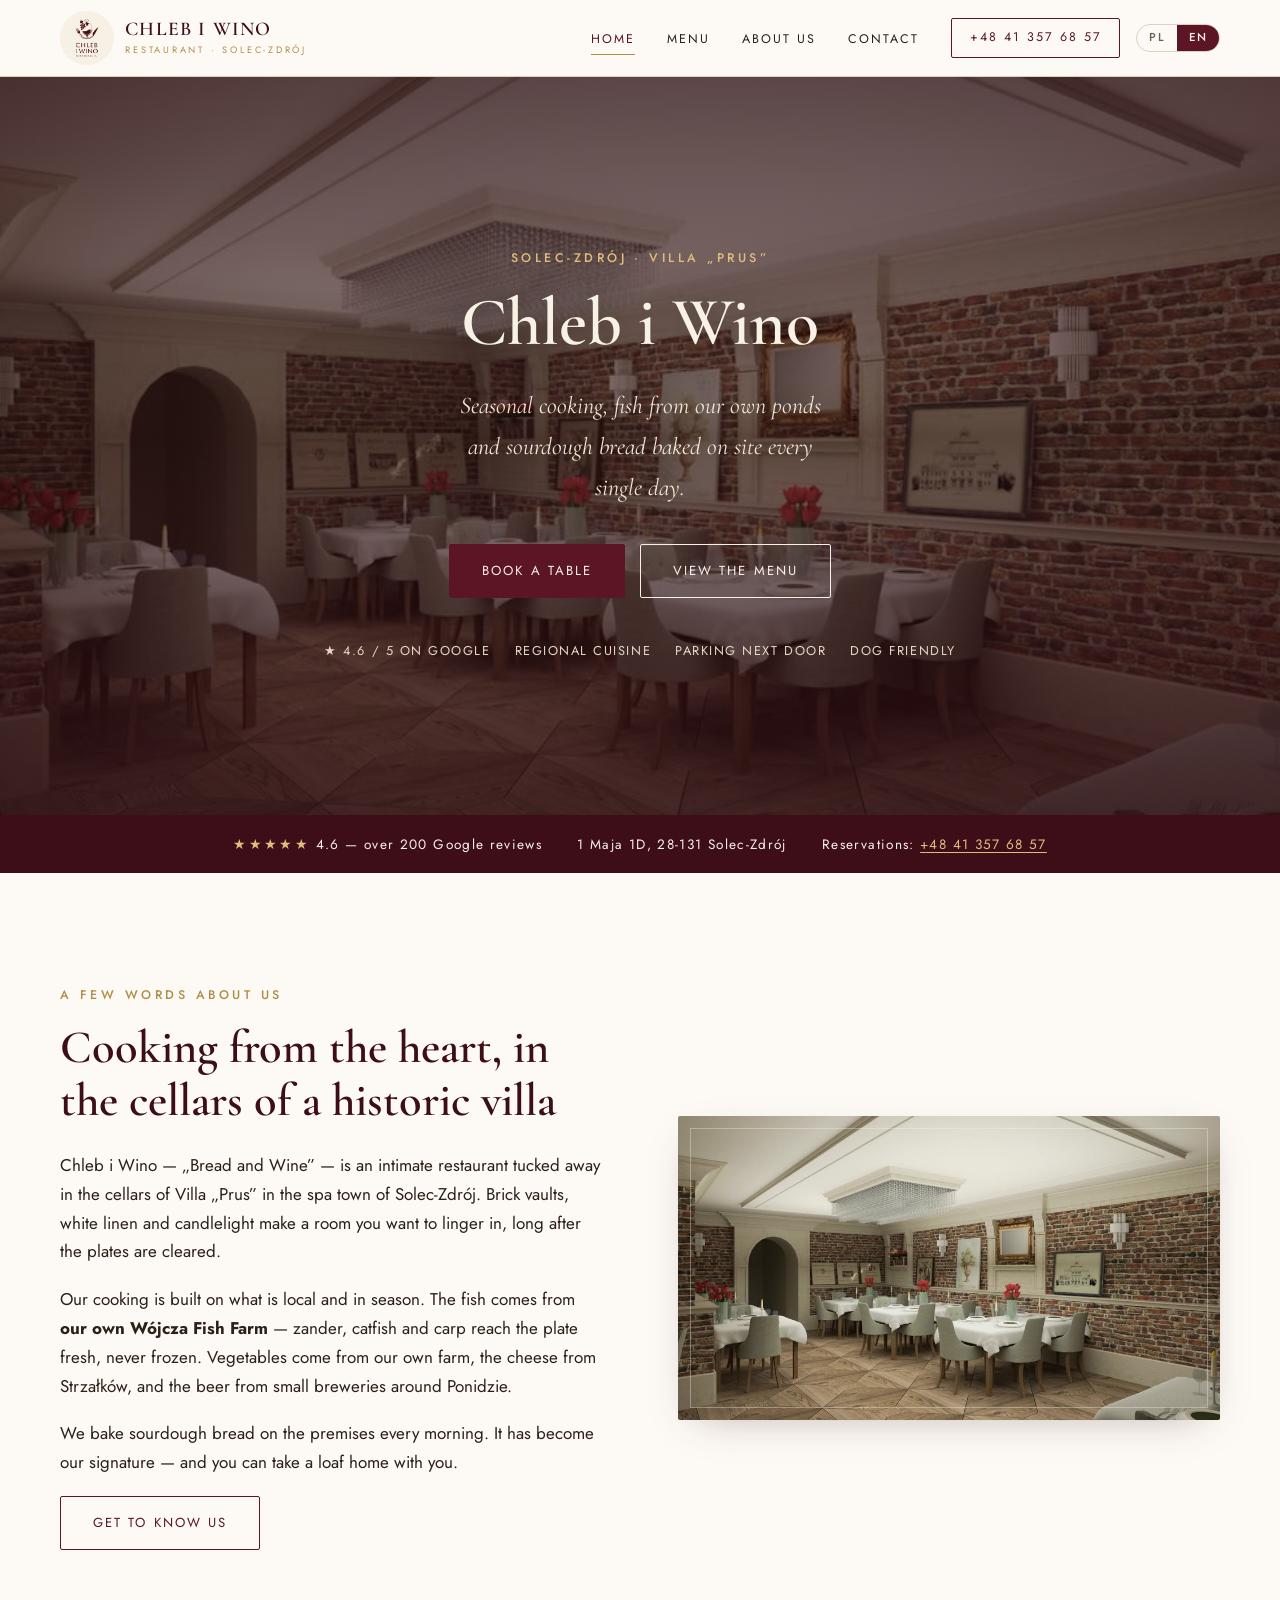
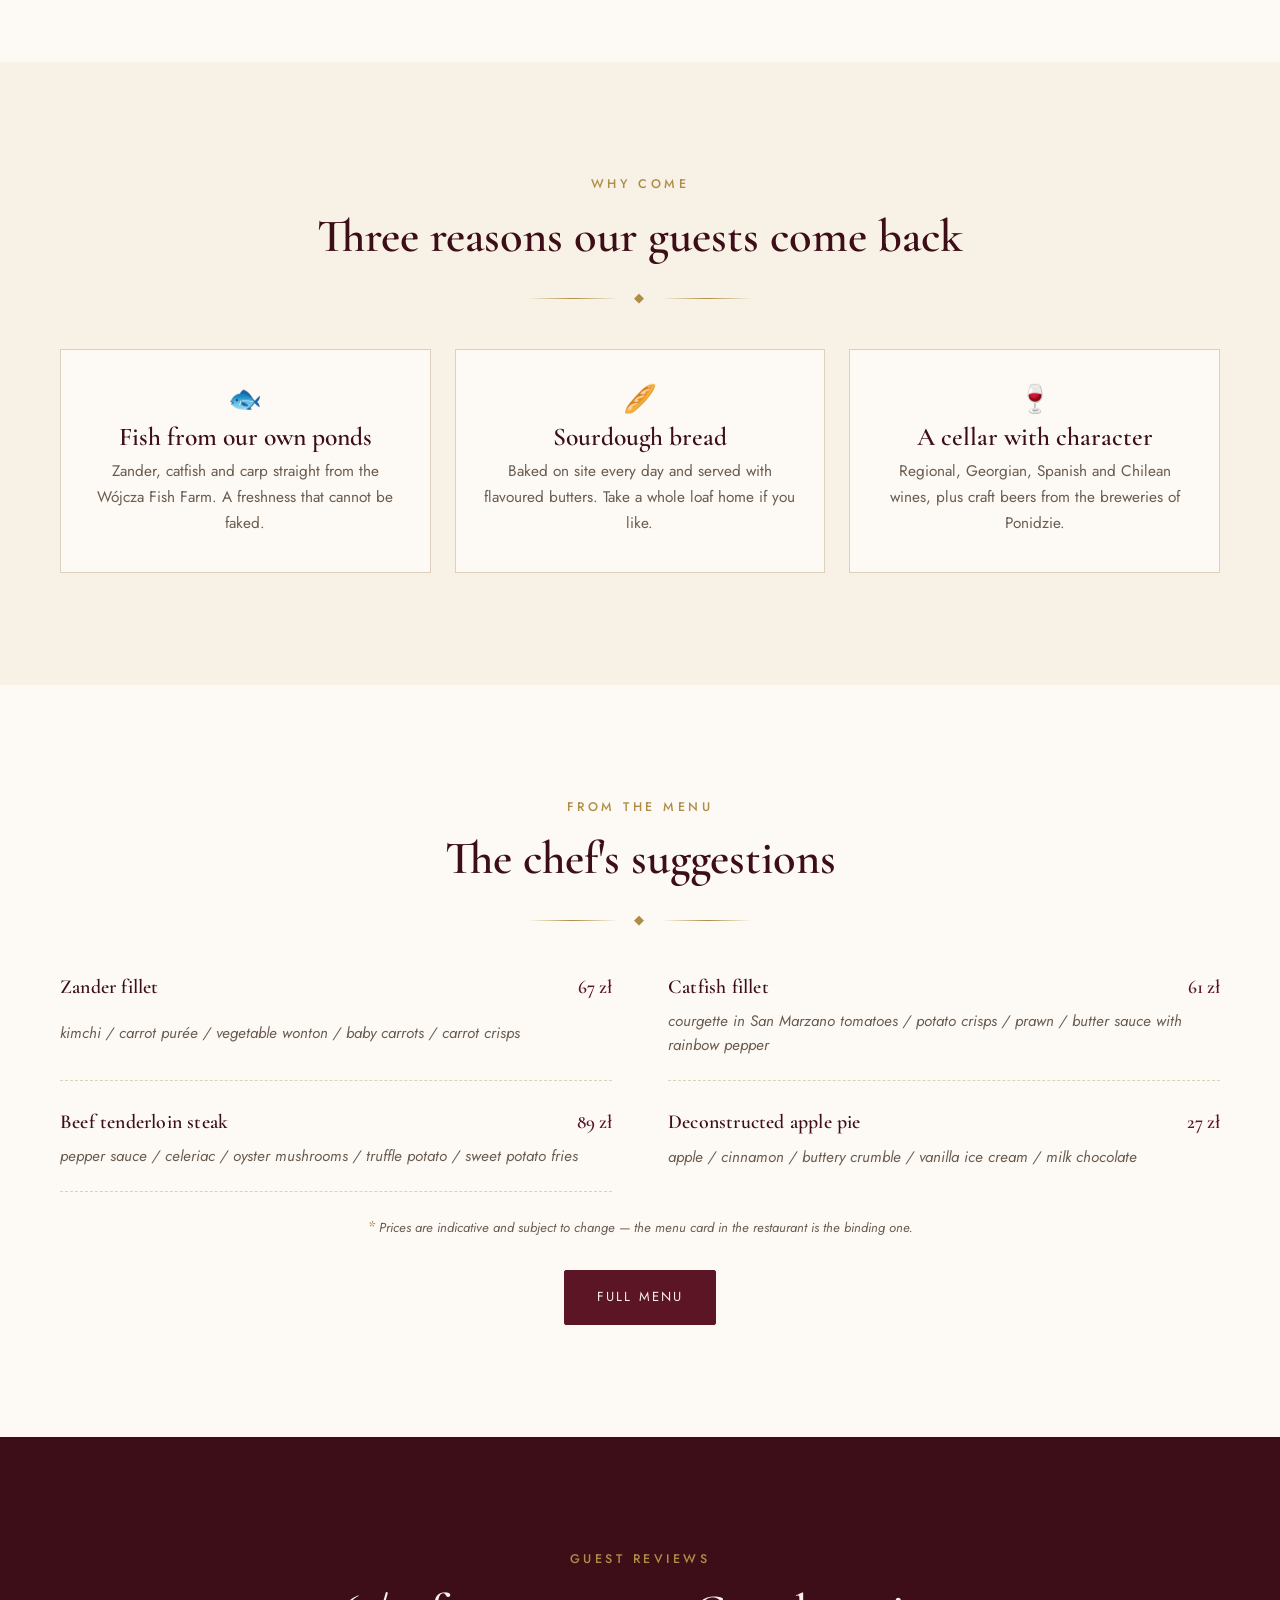
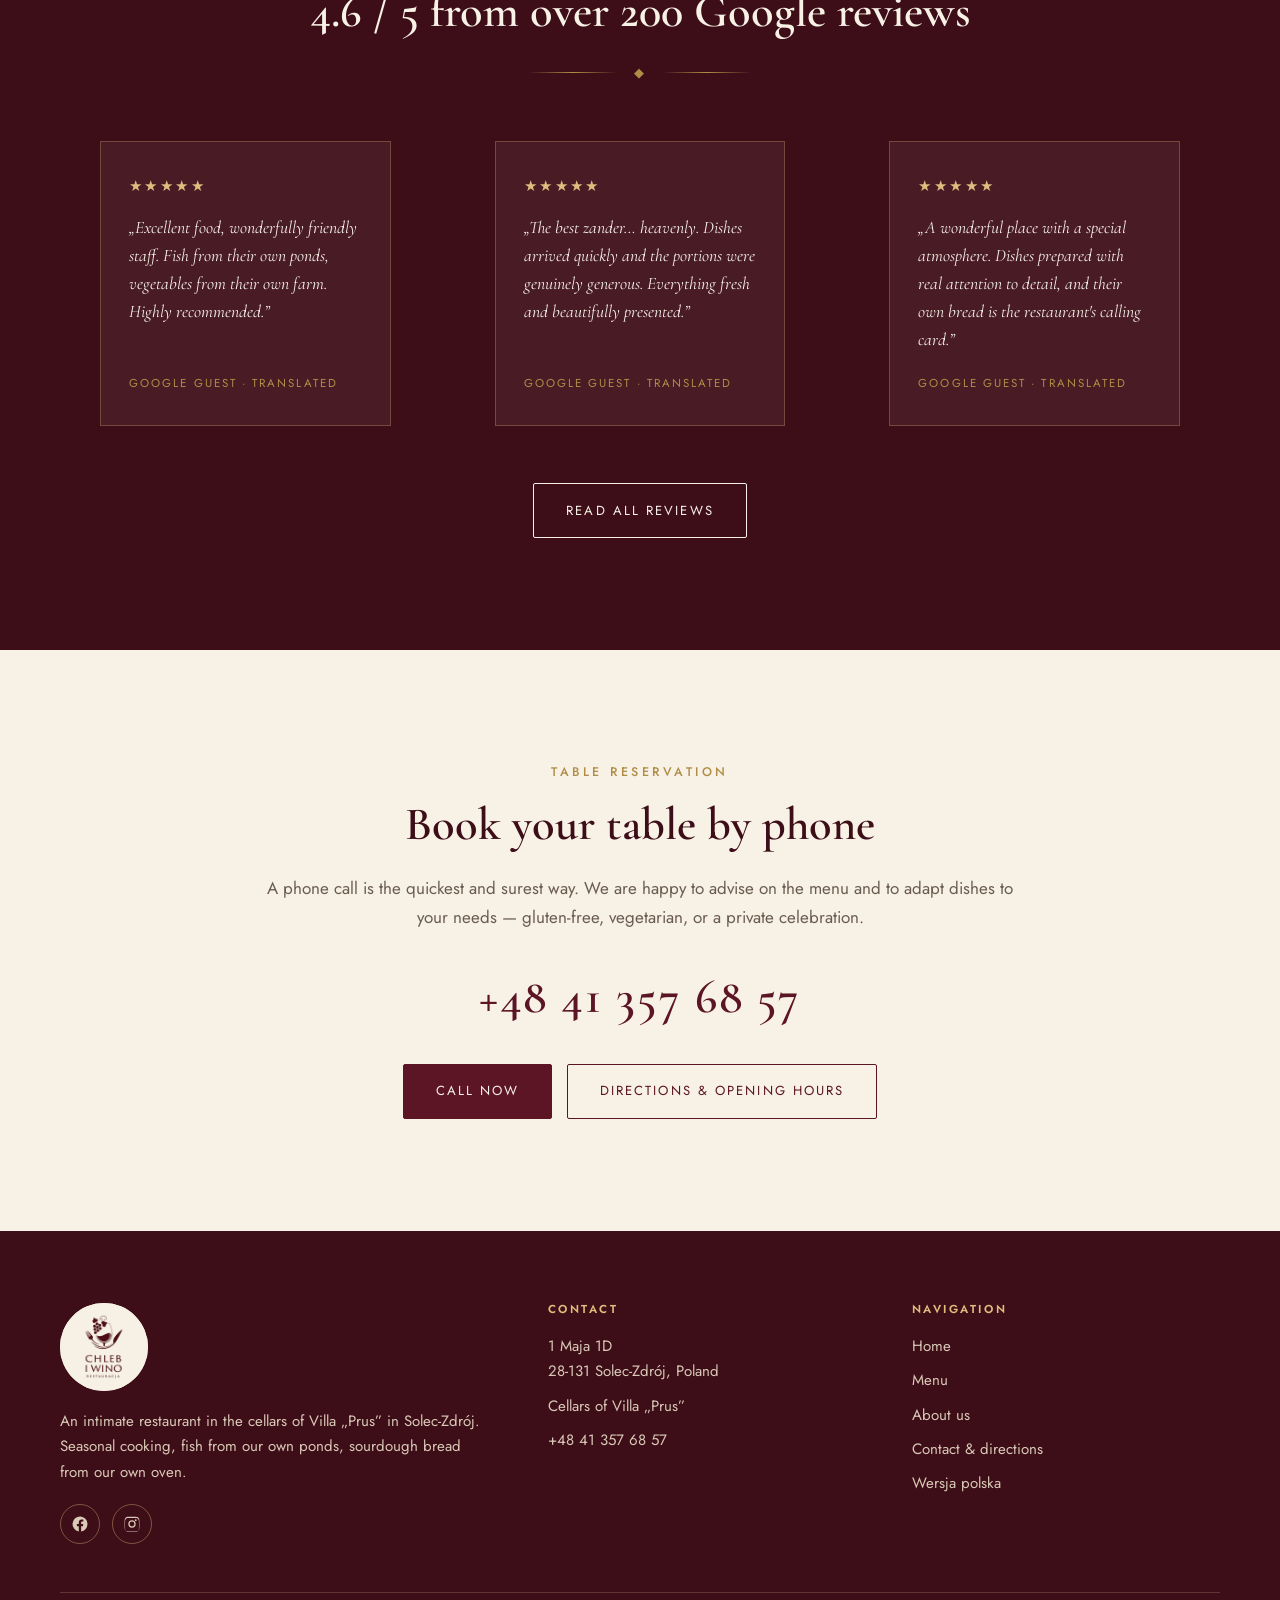
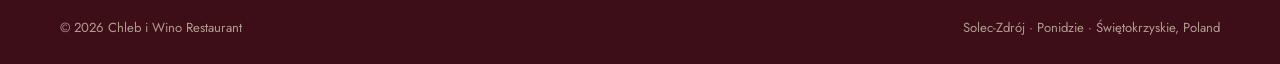
==== commit 169a4dd2: "Parking obok restauracji i akceptacja zwierząt Informacje potwierdzone przez restaurację — poprzedni" ====
--- a/en/index.html
+++ b/en/index.html
@@ -52,6 +52,12 @@
   "geo": { "@type": "GeoCoordinates", "latitude": 50.3466, "longitude": 20.9075 },
   "hasMenu": "https://chlebiwino-solec.pl/en/menu.html",
   "acceptsReservations": "True",
+  "amenityFeature": [
+    { "@type": "LocationFeatureSpecification", "name": "Parking next to the restaurant", "value": true },
+    { "@type": "LocationFeatureSpecification", "name": "Pets welcome", "value": true },
+    { "@type": "LocationFeatureSpecification", "name": "Takeaway", "value": true },
+    { "@type": "LocationFeatureSpecification", "name": "Summer garden", "value": true }
+  ],
   "sameAs": [
     "https://www.facebook.com/RestauracjaChlebiWinoSolec/",
     "https://www.instagram.com/restauracja_chlebiwino/"
@@ -124,7 +130,8 @@
     <p class="hero__meta">
       <span>★ 4.6 / 5 on Google</span>
       <span>Regional cuisine</span>
-      <span>Dine in &amp; takeaway</span>
+      <span>Parking next door</span>
+      <span>Dog friendly</span>
     </p>
   </div>
 </section>
